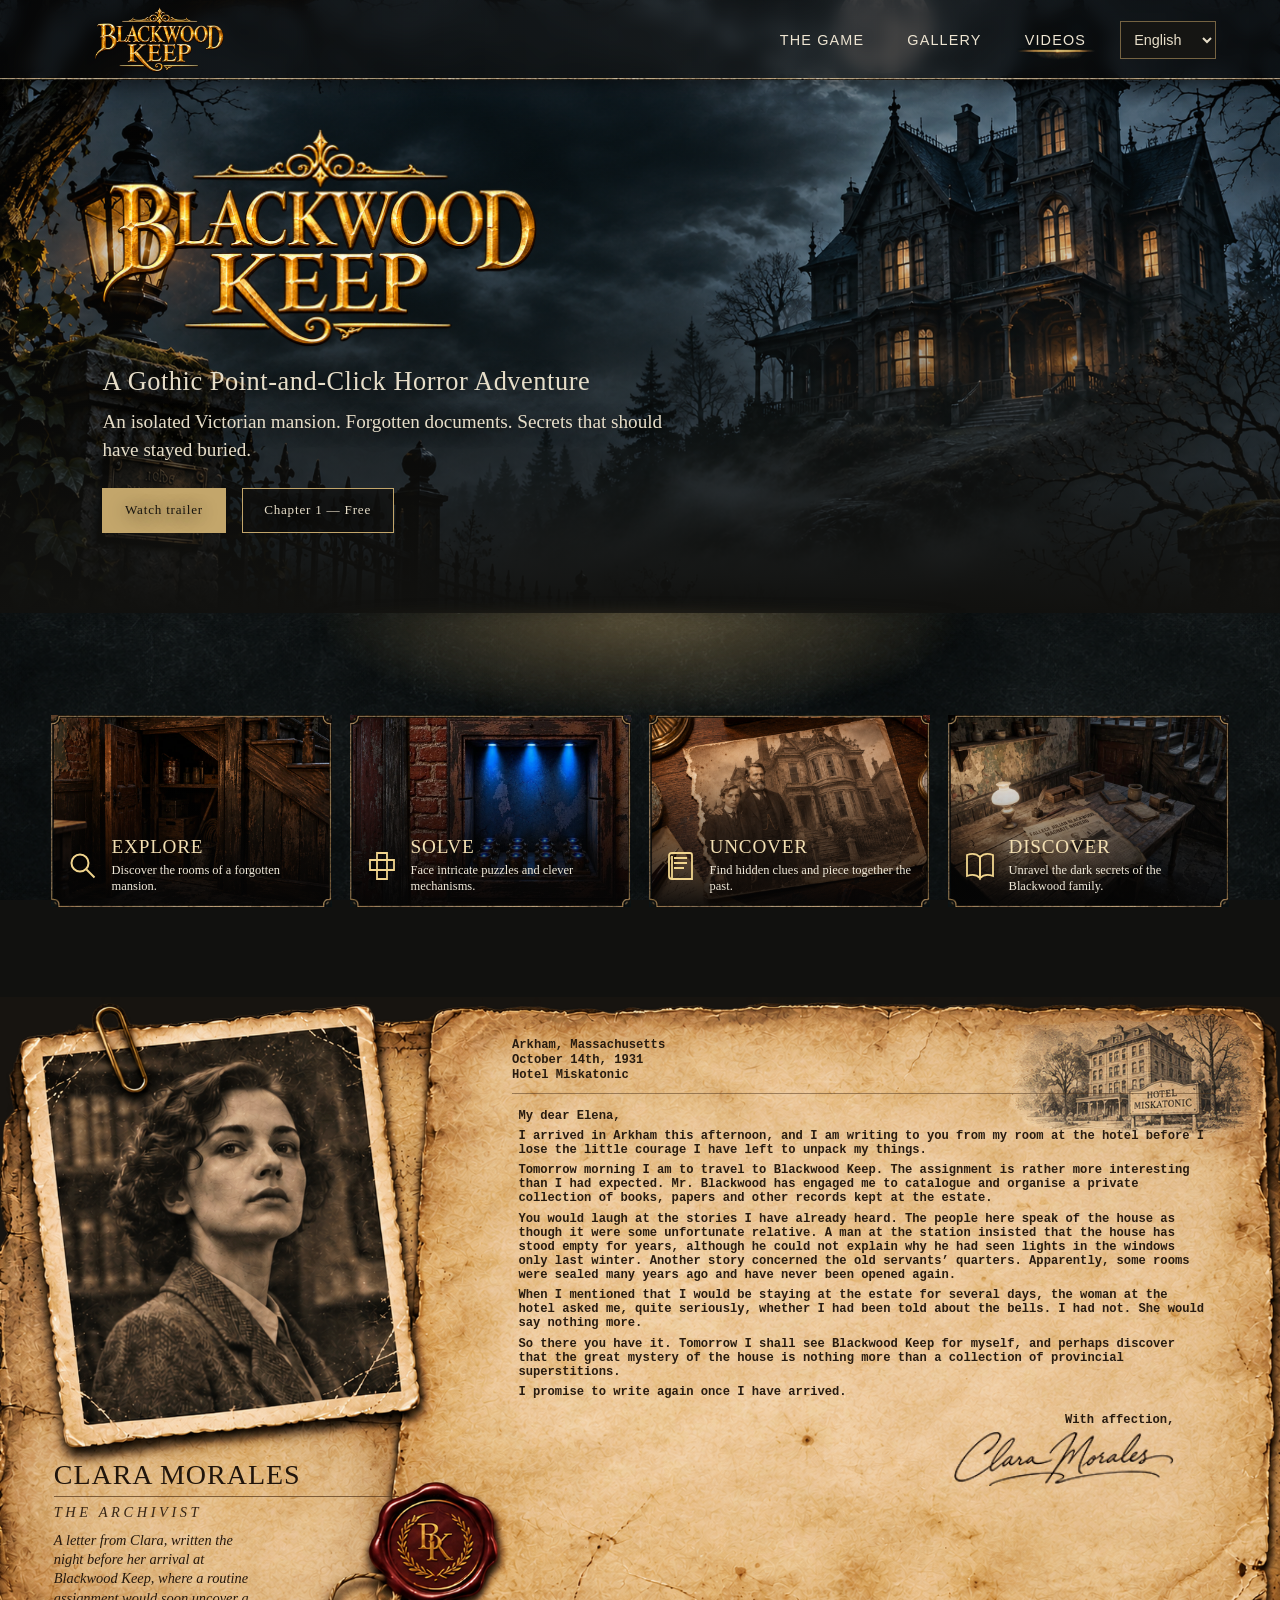
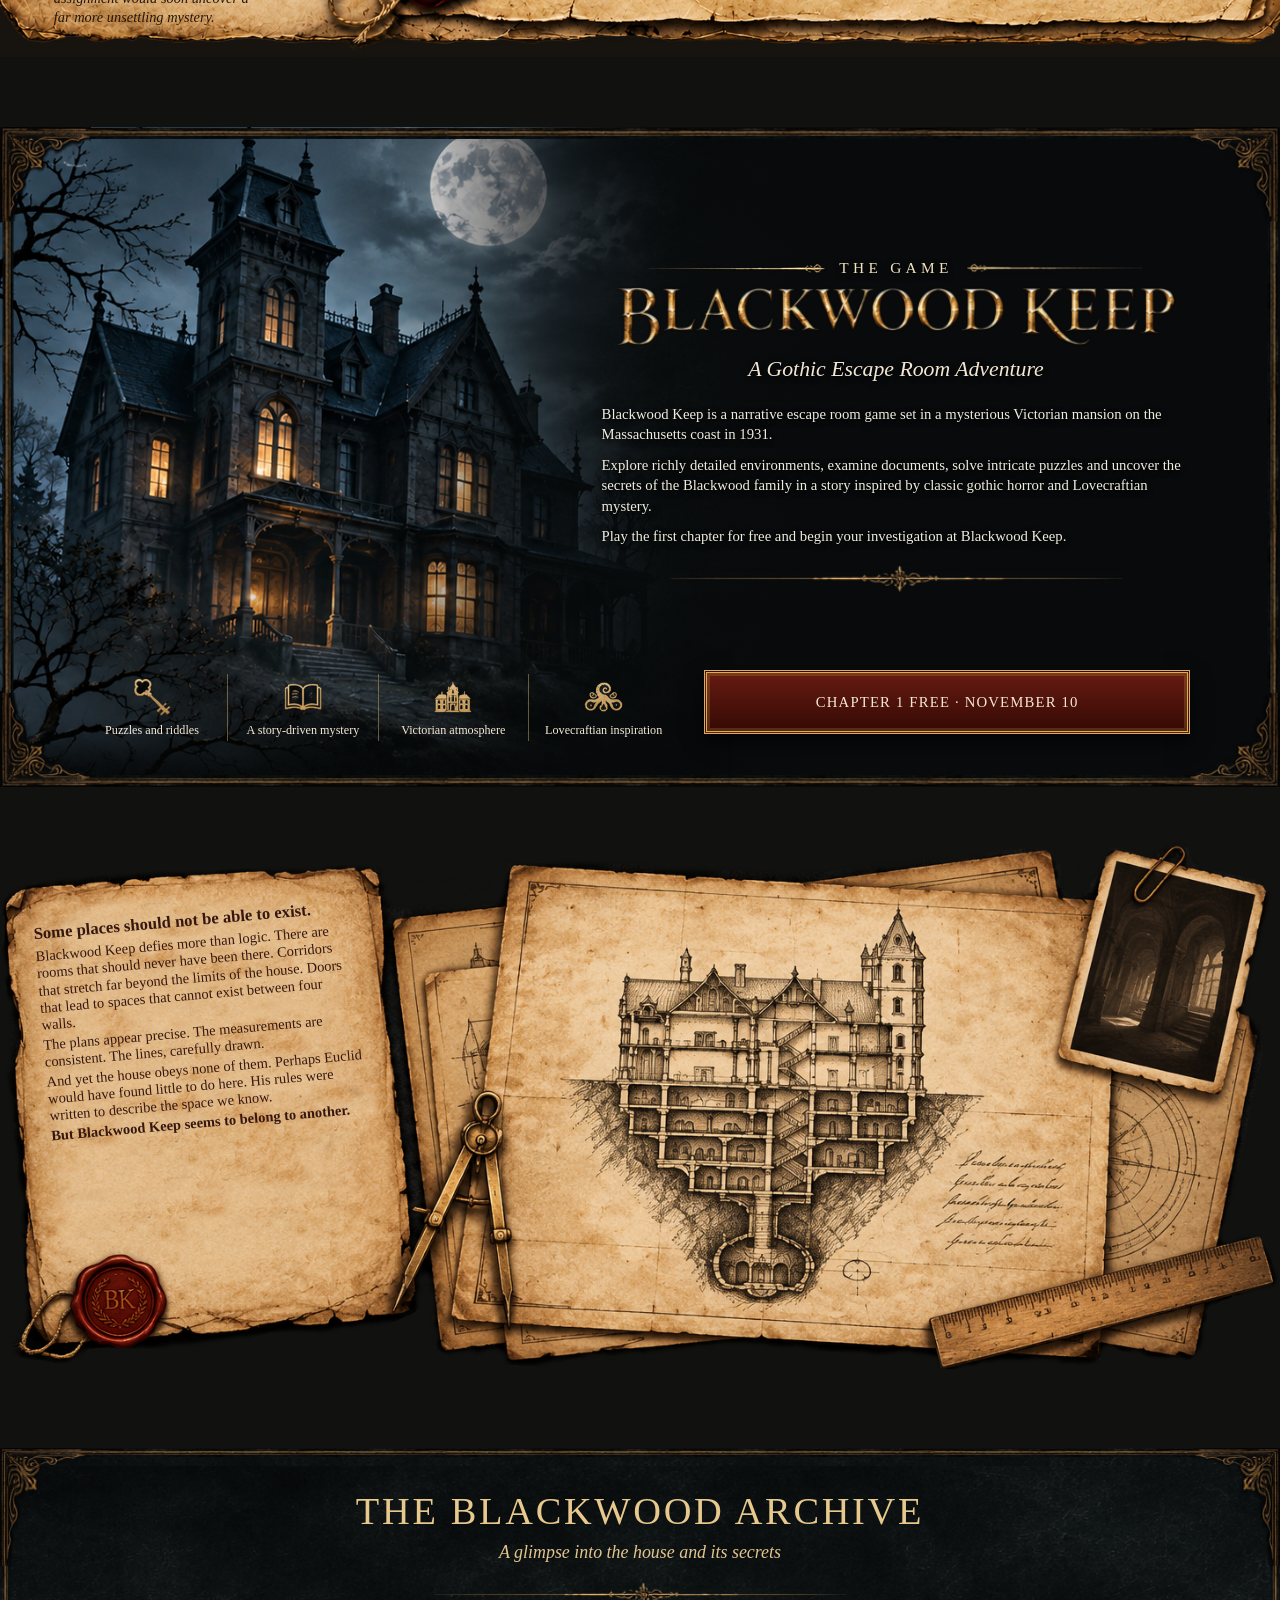
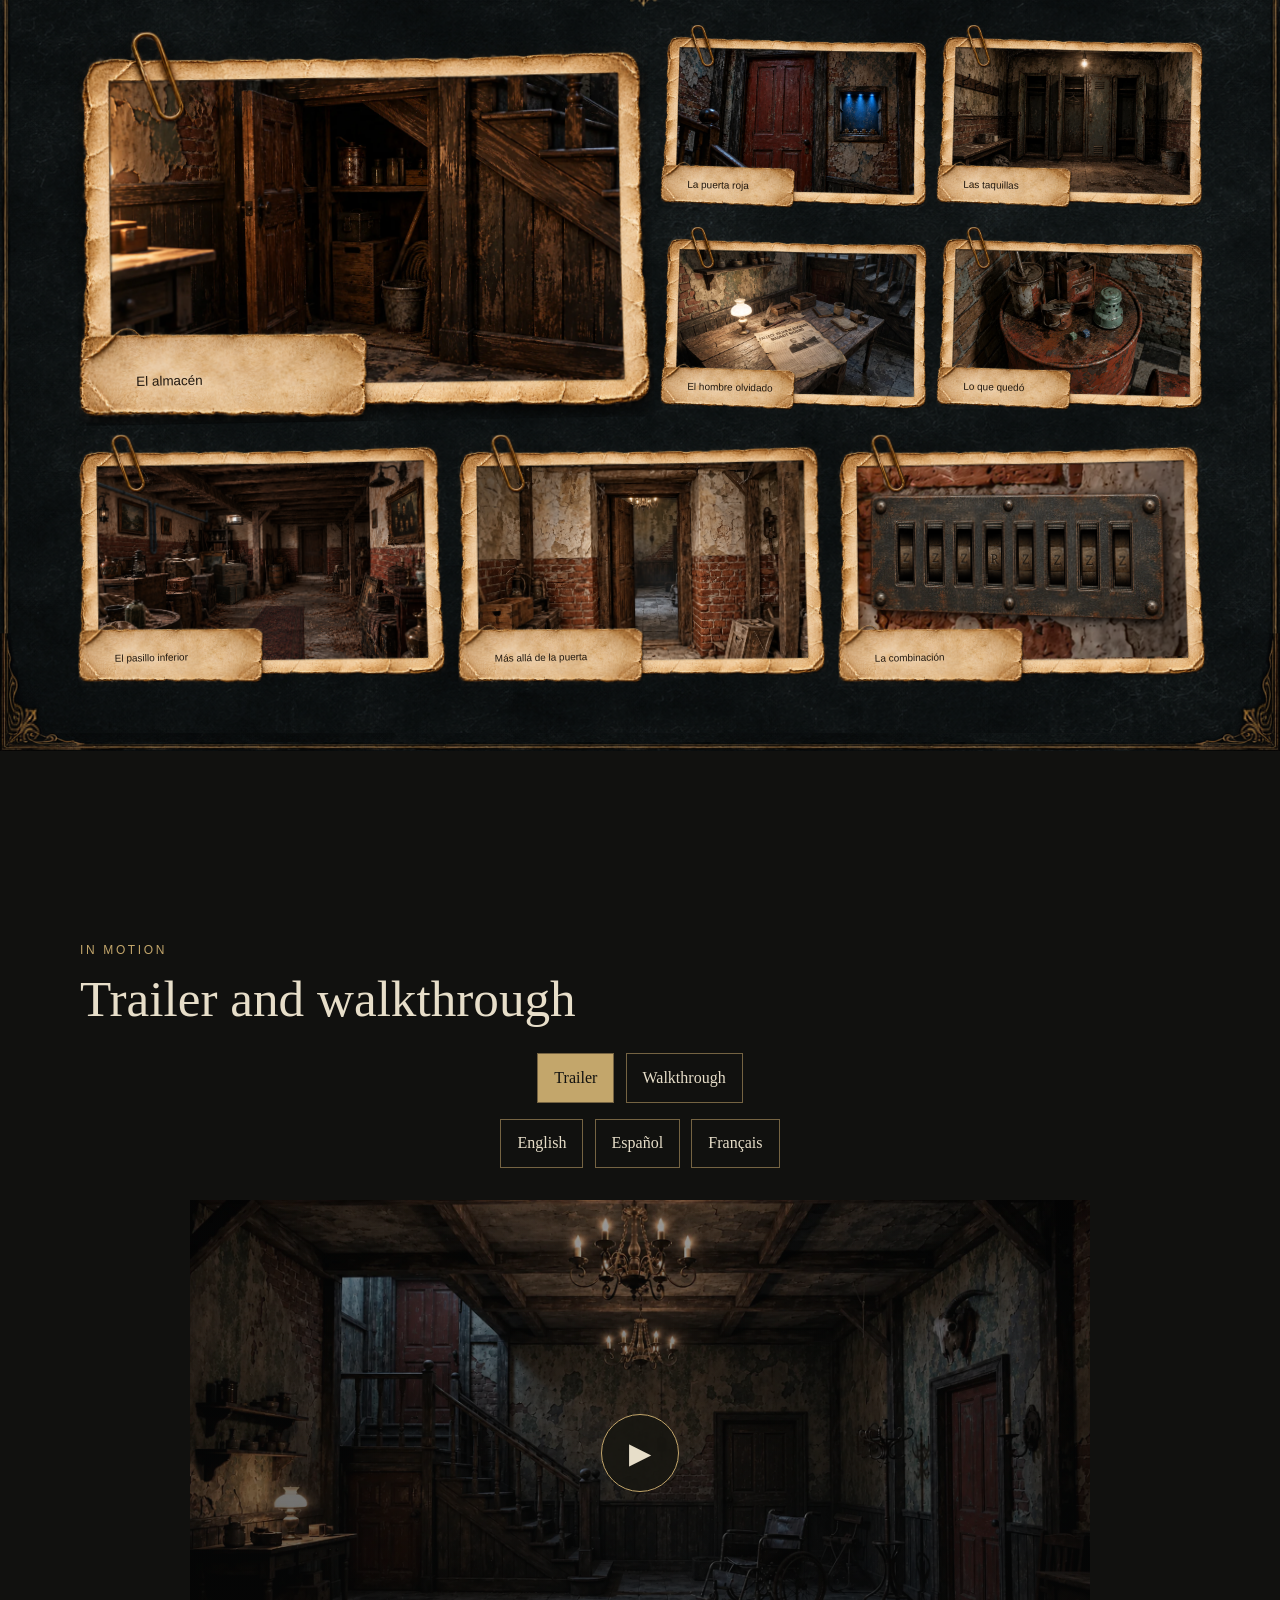
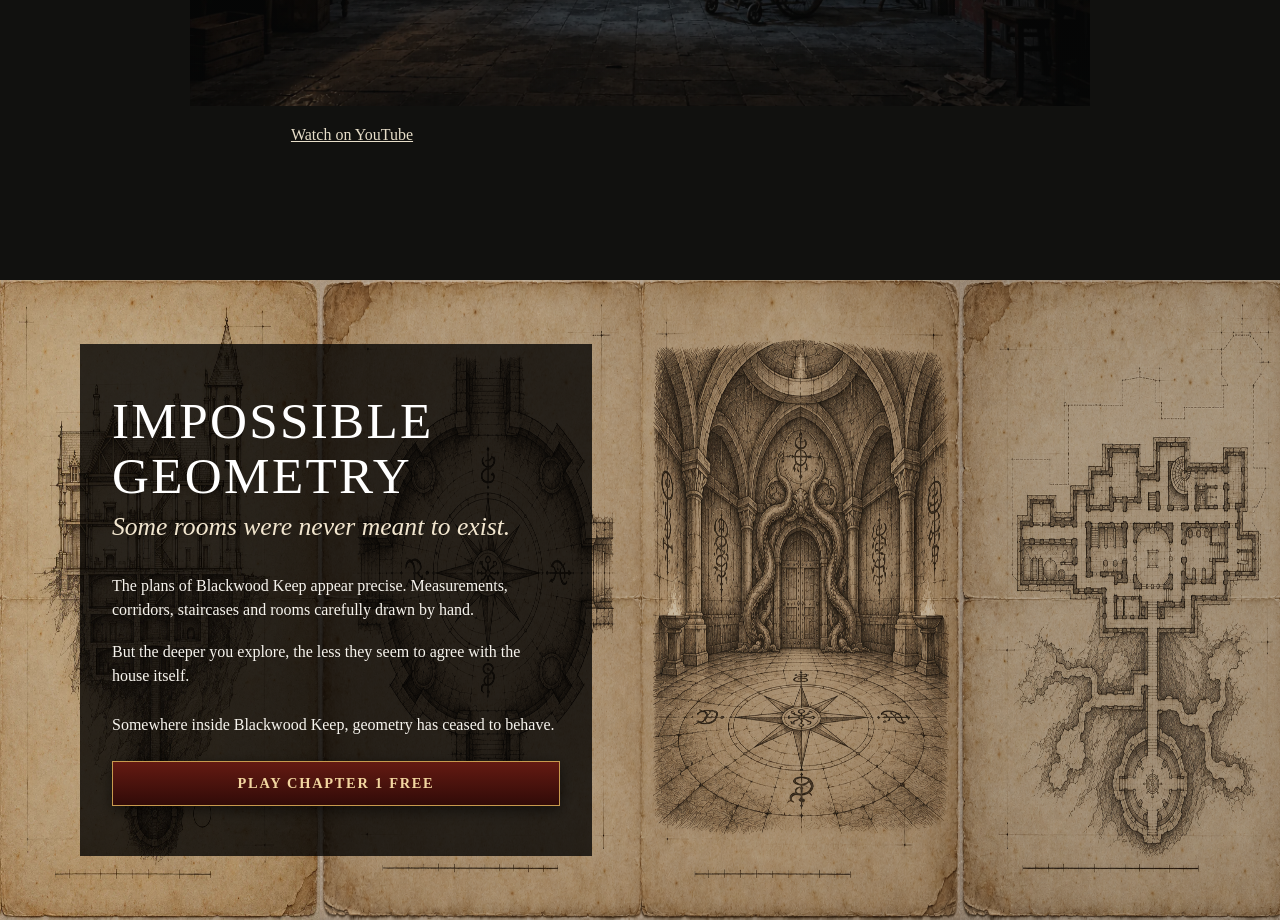
==== index.html @ 4455bf15 "Add Blackwood Keep website" ====
<!doctype html>
<html lang="es">
<head>
<meta charset="utf-8"><meta name="viewport" content="width=device-width, initial-scale=1">
<meta name="theme-color" content="#11110f">
<link rel="icon" type="image/png" href="assets/blackwood_logo.png">
<meta name="description" content="Blackwood Keep: una aventura point-and-click de terror gótico ambientada en Massachusetts, 1931. Capítulo 1 gratuito, anunciado para el 10 de noviembre de 2026.">
<title>Blackwood Keep — A Gothic Horror Adventure</title>
<link rel="stylesheet" href="css/styles.css">
</head>
<body>
<a class="skip" href="#main" data-i18n="skip">Saltar al contenido</a>
<header class="topbar"><a class="brand brand-mark" href="#top" aria-label="Blackwood Keep">Blackwood Keep</a>
<nav class="nav" aria-label="Navegación principal"><a href="#game" data-i18n="navGame">El juego</a><a href="#gallery" data-i18n="navGallery">Galería</a><a href="#trailer" data-i18n="navTrailer">Vídeos</a><label class="skip" for="language" data-i18n="languageLabel">Idioma</label><select id="language" aria-label="Language"><option value="en">English</option><option value="es">Español</option><option value="fr">Français</option></select></nav></header>
<main id="main">
<section class="hero" id="top"><div class="hero-inner"><h1 class="hero-logo"><img src="assets/logo.png" alt=""><span class="sr-only">Blackwood Keep</span></h1><p class="tagline" data-i18n="tagline">Una aventura de horror gótico point-and-click</p><p class="hero-copy" data-i18n="heroCopy">Una mansión victoriana aislada. Documentos olvidados. Secretos que deberían permanecer enterrados.</p><div class="actions"><a class="button primary" href="#trailer" data-i18n="watch">Ver tráiler</a><a class="button" href="#game" data-i18n="chapterCta">Capítulo 1 gratuito</a></div></div></section>
<section class="features-section" aria-labelledby="features-title"><h2 class="sr-only" id="features-title" data-i18n="featuresTitle">Lo que te espera</h2><div class="feature-grid">
<article class="feature-card"><img class="feature-photo" src="assets/screenshot-04.webp" alt="" loading="lazy"><div class="feature-content"><svg class="feature-icon" viewBox="0 0 32 32" fill="none" stroke="currentColor" stroke-width="2" aria-hidden="true"><circle cx="13" cy="13" r="8.5"/><path d="m19.5 19.5 8 8"/></svg><div><h3 data-i18n="featureExplore">Explora</h3><p data-i18n="featureExploreCopy">Descubre las estancias de una mansión olvidada.</p></div></div><img class="feature-frame" src="assets/frame.png" alt=""></article>
<article class="feature-card"><img class="feature-photo" src="assets/screenshot-07.webp" alt="" loading="lazy"><div class="feature-content"><svg class="feature-icon" viewBox="0 0 32 32" fill="none" stroke="currentColor" stroke-width="1.8" aria-hidden="true"><path d="M11 3h10v7h7v10h-7v9H11v-9H4V10h7z"/><path d="M11 10h10v10H11z"/></svg><div><h3 data-i18n="featureSolve">Resuelve</h3><p data-i18n="featureSolveCopy">Enfréntate a rompecabezas complejos y mecanismos ingeniosos.</p></div></div><img class="feature-frame" src="assets/frame.png" alt=""></article>
<article class="feature-card"><img class="feature-photo" src="assets/screenshot-08.png" alt="" loading="lazy"><div class="feature-content"><svg class="feature-icon" viewBox="0 0 32 32" fill="none" stroke="currentColor" stroke-width="1.8" aria-hidden="true"><path d="M7 3h18a2 2 0 0 1 2 2v24H7a3 3 0 0 1-3-3V6a3 3 0 0 1 3-3z"/><path d="M9 8h13M9 13h13M9 18h10M7 29V6"/></svg><div><h3 data-i18n="featureUncover">Revela</h3><p data-i18n="featureUncoverCopy">Encuentra pistas ocultas y reconstruye el pasado.</p></div></div><img class="feature-frame" src="assets/frame.png" alt=""></article>
<article class="feature-card"><img class="feature-photo" src="assets/screenshot-02.webp" alt="" loading="lazy"><div class="feature-content"><svg class="feature-icon" viewBox="0 0 32 32" fill="none" stroke="currentColor" stroke-width="1.8" aria-hidden="true"><path d="M3 5c5-2 10-1 13 2v21c-3-3-8-4-13-2zM29 5c-5-2-10-1-13 2v21c3-3 8-4 13-2z"/><path d="M16 7v21"/></svg><div><h3 data-i18n="featureDiscover">Descubre</h3><p data-i18n="featureDiscoverCopy">Desentraña los oscuros secretos de la familia Blackwood.</p></div></div><img class="feature-frame" src="assets/frame.png" alt=""></article>
</div></section>
<section class="clara-section" id="clara" aria-label="Clara Morales"><div class="clara-layout">
<div class="clara-left"><img class="clara-mobile-photo" src="assets/clara.png" alt="Clara Morales" data-i18n-alt="claraAlt"><h2 data-i18n="claraName">CLARA MORALES</h2><p class="clara-role" data-i18n="claraRole">THE ARCHIVIST</p><p class="clara-caption" data-i18n="claraCaption">A letter from Clara, written the night before her arrival at Blackwood Keep, where a routine assignment would soon uncover a far more unsettling mystery.</p></div>
<article class="clara-letter"><header class="clara-letter-head"><p data-i18n="claraLoc">Arkham, Massachusetts</p><p data-i18n="claraDate">October 14th, 1931</p><p data-i18n="claraHotel">Hotel Miskatonic</p></header><p class="clara-greeting" data-i18n="claraGreeting">My dear Elena,</p><p data-i18n="claraLetter1">I arrived in Arkham this afternoon, and I am writing to you from my room at the hotel before I lose the little courage I have left to unpack my things.</p><p data-i18n="claraLetter2">Tomorrow morning I am to travel to Blackwood Keep. The assignment is rather more interesting than I had expected. Mr. Blackwood has engaged me to catalogue and organise a private collection of books, papers and other records kept at the estate.</p><p data-i18n="claraLetter3">You would laugh at the stories I have already heard. The people here speak of the house as though it were some unfortunate relative. A man at the station insisted that the house has stood empty for years, although he could not explain why he had seen lights in the windows only last winter. Another story concerned the old servants’ quarters. Apparently, some rooms were sealed many years ago and have never been opened again.</p><p data-i18n="claraLetter4">When I mentioned that I would be staying at the estate for several days, the woman at the hotel asked me, quite seriously, whether I had been told about the bells. I had not. She would say nothing more.</p><p data-i18n="claraLetter5">So there you have it. Tomorrow I shall see Blackwood Keep for myself, and perhaps discover that the great mystery of the house is nothing more than a collection of provincial superstitions.</p><p data-i18n="claraLetter6">I promise to write again once I have arrived.</p><p class="clara-signoff"><span data-i18n="claraClose">With affection,</span><img class="clara-signature" src="assets/signature.png" alt="Clara"></p></article>
</div></section>
<section class="game-showcase" id="game" aria-labelledby="game-kicker"><img class="game-scene" src="assets/game_main_image.png" alt="" loading="lazy"><div class="game-panel"><div class="game-kicker-row"><img src="assets/game_divider.png" alt="" aria-hidden="true"><h2 id="game-kicker" data-i18n="showcaseKicker">THE GAME</h2><img src="assets/game_divider.png" alt="" aria-hidden="true"></div><img class="game-logo" src="assets/game_logo.png" alt="Blackwood Keep"><h3 class="game-tagline" data-i18n="showcaseTagline">A Gothic Escape Room Adventure</h3><p data-i18n="showcaseP1">Blackwood Keep is a narrative escape room game set in a mysterious Victorian mansion on the Massachusetts coast in 1931.</p><p data-i18n="showcaseP2">Explore richly detailed environments, examine documents, solve intricate puzzles and uncover the secrets of the Blackwood family in a story inspired by classic gothic horror and Lovecraftian mystery.</p><p data-i18n="showcaseP3">Play the first chapter for free and begin your investigation at Blackwood Keep.</p><img class="game-divider-wide" src="assets/game_divider_2.png" alt="" aria-hidden="true"></div><div class="game-features" aria-label="Game features"><div class="game-feature"><img src="assets/game_key.png" alt="" aria-hidden="true"><span data-i18n="showcaseFeature1">Puzzles and riddles</span></div><div class="game-feature"><img src="assets/game_book.png" alt="" aria-hidden="true"><span data-i18n="showcaseFeature2">A story-driven mystery</span></div><div class="game-feature"><img src="assets/game_mansion.png" alt="" aria-hidden="true"><span data-i18n="showcaseFeature3">Victorian atmosphere</span></div><div class="game-feature"><img src="assets/game_cthulhu.png" alt="" aria-hidden="true"><span data-i18n="showcaseFeature4">Lovecraftian inspiration</span></div></div><a class="game-cta" href="#game" data-i18n="showcaseCta">Chapter 1 Free · November 10</a><img class="game-frame" src="assets/game_frame.png" alt="" aria-hidden="true"></section><section class="floorplans-section" aria-labelledby="floorplans-title"><img src="assets/floorplans.png" alt="Planos antiguos de Blackwood Keep con un corte arquitectónico imposible" loading="lazy"><div class="floorplans-copy"><h2 id="floorplans-title" data-i18n="floorplansTitle">Hay lugares que no deberían poder existir.</h2><p data-i18n="floorplansP1">Blackwood Keep desafía algo más que la lógica. Hay estancias que jamás debieron estar ahí. Pasillos que se prolongan mucho más allá de los límites de la casa. Puertas que conducen a espacios que no pueden existir entre cuatro paredes.</p><p data-i18n="floorplansP2">Los planos parecen precisos. Las medidas son coherentes. Las líneas, cuidadosamente trazadas.</p><p data-i18n="floorplansP3">Y, sin embargo, la casa no obedece a ninguna de ellas. Quizá Euclides habría encontrado poco que hacer aquí. Sus reglas fueron escritas para describir el espacio que conocemos.</p><p data-i18n="floorplansP4"><strong>Pero Blackwood Keep parece pertenecer a otro.</strong></p></div></section>

<section class="archive-gallery" id="gallery" aria-labelledby="archive-heading"><div class="archive-heading"><h2 id="archive-heading" data-i18n="archiveHeading">THE BLACKWOOD ARCHIVE</h2><p data-i18n="archiveSubtitle">A glimpse into the house and its secrets</p><img src="assets/game_divider_2.png" alt="" aria-hidden="true"></div><div class="archive-gallery-content"><div class="archive-top-layout"><div class="archive-featured-slot" aria-live="polite"></div><div class="archive-side-grid" aria-label="Archive thumbnails"></div></div><div class="archive-bottom-grid" aria-label="More archive thumbnails"></div></div><p class="sr-only" id="archive-status" role="status" aria-live="polite"></p></section>
<!-- Sección de planos anterior, conservada como referencia:
<section class="section plan"><div><span class="eyebrow" data-i18n="planEyebrow">Documento de archivo</span><h2 data-i18n="planTitle">Los planos de la mansión</h2><p data-i18n="planCopy">Cada habitación guarda una historia. Algunas puertas, quizá, deberían permanecer cerradas.</p></div><img src="assets/archive-plan.webp" alt="Plano arquitectónico antiguo de Blackwood Keep" loading="lazy"></section>
-->

<section class="section" id="trailer"><span class="eyebrow" data-i18n="videoEyebrow">En movimiento</span><h2 data-i18n="videoTitle">Tráiler y recorrido</h2><div class="video-choices" role="group" aria-label="Tipo de vídeo"><button type="button" data-kind="promo" aria-pressed="true" data-i18n="promo">Tráiler</button><button type="button" data-kind="walkthrough" aria-pressed="false" data-i18n="walkthrough">Recorrido</button></div><div class="video-choices" role="group" aria-label="Idioma del vídeo"><button type="button" data-video-lang="en">English</button><button type="button" data-video-lang="es">Español</button><button type="button" data-video-lang="fr">Français</button></div><div class="video-box"><div class="video-placeholder"><button type="button" id="play" aria-label="Reproducir vídeo">▶</button></div></div><p style="text-align:center"><a id="youtubeLink" href="https://youtu.be/yorK_GjcC6M" target="_blank" rel="noopener" data-i18n="youtubeAlt">Ver en YouTube</a></p></section>

</main><footer class="geometry-section" aria-labelledby="geometry-title"><div class="geometry-slider" aria-hidden="true"><div class="geometry-track"></div></div><div class="geometry-inner"><div class="geometry-panel"><h2 id="geometry-title" data-i18n="geometryTitle">ENTER BLACKWOOD KEEP</h2><h3 data-i18n="geometrySubtitle">Some houses keep their secrets. Others make sure you find them.</h3><p data-i18n="geometryP1">Explore the forgotten halls of Blackwood Keep, uncover hidden documents, examine strange objects and solve intricate puzzles as you follow the traces left behind by a family whose history was never meant to be remembered.</p><p data-i18n="geometryP2">What begins as a simple assignment will lead Clara Morales into places where the walls seem to remember more than they should, and where every discovery raises another question.</p><p class="geometry-final" data-i18n="geometryP6">The house is waiting. Step inside.</p><a class="geometry-cta" href="#game" data-i18n="geometryCta">Play Chapter 1 Free</a></div></div></footer>
<script src="js/main.js" defer></script>
</body></html>
---- css/styles.css ----
:root{color-scheme:dark;--ink:#11110f;--panel:#1b1a18;--paper:#e7dec9;--muted:#b5ab98;--gold:#c3a66b;--line:#756342;--serif:Georgia,'Times New Roman',serif;--sans:Arial,Helvetica,sans-serif}
*{box-sizing:border-box}html{scroll-behavior:smooth;scroll-padding-top:5rem}body{margin:0;background:var(--ink) url('../assets/bg.png') center top/cover fixed;color:var(--paper);font-family:var(--serif);line-height:1.65}a{color:inherit}a:focus-visible,button:focus-visible,select:focus-visible{outline:3px solid #f4d88e;outline-offset:4px}
.skip{position:absolute;left:-9999px;top:1rem;background:var(--paper);color:var(--ink);padding:.7rem 1rem;z-index:99}.skip:focus{left:1rem}
.topbar{position:fixed;z-index:5;top:0;left:0;right:0;min-height:76px;display:flex;justify-content:space-between;align-items:center;padding:.45rem clamp(1rem,5vw,5rem);background:linear-gradient(90deg,rgba(7,8,9,.76),rgba(15,15,14,.64) 50%,rgba(7,8,9,.76));backdrop-filter:blur(8px);-webkit-backdrop-filter:blur(8px);border-bottom:0;box-shadow:0 3px 18px #0009}.topbar::after{content:"";position:absolute;left:0;right:0;bottom:0;height:2px;background:url('../assets/border-bg.webp') center bottom/auto 2px repeat-x;pointer-events:none}.brand{margin:0;display:flex;align-items:center}.brand-mark{display:block;width:min(190px,30vw);height:66px;background:url('../assets/logo.png') center/contain no-repeat;text-indent:-9999px;white-space:nowrap;overflow:hidden;text-decoration:none}.nav{display:flex;align-items:center;gap:clamp(.7rem,2vw,2rem);font:.9rem var(--sans);letter-spacing:.08em;text-transform:uppercase}.nav a{position:relative;text-decoration:none;color:#eee5d2;padding:.25rem .55rem}.nav a:hover{color:var(--gold)}.nav a.active::after{content:"";position:absolute;left:0;right:0;bottom:-.5rem;height:12px;background:url('../assets/highhlight.webp') center bottom/100% 100% no-repeat;pointer-events:none}select{background:#151513;color:var(--paper);border:1px solid var(--line);padding:.55rem;font:inherit}
.hero{min-height:min(592px,100svh);display:grid;place-items:center;text-align:left;padding:7rem clamp(1.2rem,8vw,8rem) 5rem;position:relative;z-index:0;background:linear-gradient(180deg,#0b0c0d33 5%,#11110f35 45%,var(--ink) 100%),url('../assets/header.webp') center 48%/cover no-repeat}.hero::after{content:"";position:absolute;left:0;right:0;bottom:-100px;height:100px;z-index:0;background:radial-gradient(ellipse 26% 108px at 50% 0, rgba(195, 166, 107, .28), transparent 100%), url(assets/border-bg.webp) center top / auto 2px repeat-x;filter:drop-shadow(0 0 8px rgba(195,166,107,.65));pointer-events:none}.hero-inner{width:min(100%,1120px);margin:1rem auto 0;align-self:start;transform:none;text-shadow:0 2px 18px #000}.hero-logo{margin:0 0 1rem}.hero-logo img{display:block;width:clamp(250px,34vw,470px);max-height:230px;object-fit:contain;object-position:left center}.sr-only{position:absolute;width:1px;height:1px;padding:0;margin:-1px;overflow:hidden;clip:rect(0,0,0,0);white-space:nowrap;border:0}.hero .tagline{font:clamp(1.15rem,2.2vw,1.65rem) var(--serif);letter-spacing:.02em;text-transform:none;margin:.5rem 0}.hero-copy{max-width:590px;font-size:clamp(1rem,1.5vw,1.2rem);line-height:1.45;margin:.7rem 0 1.5rem}.hero .actions{justify-content:flex-start;margin-top:1.5rem}.hero .button{font-family:var(--serif);letter-spacing:.06em;text-transform:none}.actions{display:flex;gap:1rem;justify-content:center;flex-wrap:wrap;margin-top:2rem}.button{display:inline-block;padding:.85rem 1.35rem;border:1px solid var(--gold);text-decoration:none;text-transform:uppercase;letter-spacing:.1em;font:.82rem var(--sans);background:#11110fbf}.button.primary{background:var(--gold);color:#17140e}.button:hover{filter:brightness(1.15)}
main{overflow:hidden}.section{padding:clamp(4rem,9vw,8rem) max(1.2rem,calc((100vw - 1120px)/2))}.eyebrow{color:var(--gold);text-transform:uppercase;letter-spacing:.22em;font:.75rem var(--sans)}h2{font-size:clamp(2rem,4vw,3.5rem);font-weight:400;line-height:1.15;margin:.5rem 0 1.5rem}p{max-width:68ch}.intro{background:radial-gradient(ellipse at 50% 0,#2b251b 0,transparent 65%)}.intro p{font-size:1.2rem;color:#ddd3c1}.ornament{height:1px;background:linear-gradient(90deg,transparent,var(--line),transparent);margin:2rem 0}
.gallery{display:grid;grid-template-columns:repeat(3,1fr);gap:.8rem}.gallery img{width:100%;height:100%;min-height:190px;max-height:320px;object-fit:cover;display:block;filter:saturate(.82);transition:filter .2s}.gallery img:hover{filter:saturate(1)}.plan{display:grid;grid-template-columns:1fr 1.1fr;gap:clamp(2rem,6vw,5rem);align-items:center;background:var(--panel)}.plan img{width:100%;height:auto;border:1px solid #796b4f}
.video-box{max-width:900px;margin:2rem auto 0;aspect-ratio:16/9;background:#080909;position:relative}.video-box iframe{border:0;width:100%;height:100%}.video-placeholder{width:100%;height:100%;display:grid;place-items:center;text-align:center;background:linear-gradient(#08090966,#080909aa),url('../assets/screenshot-03.webp') center/cover}.video-placeholder button{border:1px solid var(--gold);border-radius:50%;background:#181611e8;color:var(--paper);width:78px;height:78px;font-size:1.8rem;cursor:pointer}.video-choices{display:flex;justify-content:center;gap:.7rem;flex-wrap:wrap;margin:1rem 0}.video-choices button{cursor:pointer;background:transparent;border:1px solid var(--line);color:var(--paper);padding:.65rem 1rem;font:inherit}.video-choices button[aria-pressed="true"]{background:var(--gold);color:var(--ink)}
.release{text-align:center;background:linear-gradient(#11110f66,#11110f),url('../assets/archive-plan.webp') center/cover}.release-card{max-width:740px;margin:auto;padding:clamp(2rem,6vw,4rem);background:#11110fe8;border:1px solid var(--line)}.date{color:var(--gold);font-size:1.2rem}.footer{border-top:1px solid #39352d;padding:2rem 1.2rem;text-align:center;color:var(--muted);font:.8rem var(--sans)}
.features-section{position:relative;z-index:1;margin-top:70px;padding:2rem clamp(1rem,4vw,4rem) 1.25rem}
.feature-grid{width:min(100%,1320px);margin:0 auto;display:grid;grid-template-columns:repeat(4,minmax(0,1fr));gap:1.15rem}
.feature-card{position:relative;aspect-ratio:1.46;min-width:0;overflow:hidden;isolation:isolate;background:#111}
.feature-photo{position:absolute;inset:0;width:100%;height:100%;object-fit:cover;z-index:0;transition:transform .35s ease}
.feature-card:hover .feature-photo{transform:scale(1.035)}
.feature-card::after{content:"";position:absolute;inset:28% 0 0;z-index:1;background:linear-gradient(transparent,rgba(5,5,5,.94))}
.feature-frame{position:absolute;inset:0;width:100%;height:100%;z-index:3;pointer-events:none}
.feature-content{position:absolute;z-index:2;left:1rem;right:.9rem;bottom:.75rem;display:grid;grid-template-columns:34px 1fr;gap:.65rem;align-items:end}
.feature-icon{width:32px;height:32px;color:#f1d58e;align-self:center}
.feature-content h3{margin:0;color:#f2dfb2;font-size:clamp(1.1rem,1.5vw,1.45rem);font-weight:400;line-height:1.1;text-transform:uppercase;letter-spacing:.04em}
.feature-content p{margin:.35rem 0 0;font-size:clamp(.78rem,.95vw,.92rem);line-height:1.28;color:#f0e9d9}
@media(max-width:900px){.feature-grid{grid-template-columns:repeat(2,minmax(0,1fr));max-width:700px}.feature-content{left:1.1rem;bottom:.85rem}.feature-content h3{font-size:1.25rem}.feature-content p{font-size:.9rem}}
@media(max-width:520px){.features-section{padding:1.25rem 1rem}.feature-grid{grid-template-columns:1fr;max-width:430px;gap:1rem}.feature-card{aspect-ratio:1.46}.feature-content{left:1.2rem;right:1rem;bottom:1rem}}
.clara-section{padding-top:clamp(3rem,6vw,6rem);padding-bottom:clamp(3rem,6vw,6rem);background:linear-gradient(90deg,rgba(15,14,12,.72),rgba(20,18,15,.38))}
.clara-layout{width:min(100%,1120px);margin:0 auto;display:grid;grid-template-columns:minmax(0,1.1fr) minmax(300px,.9fr);gap:clamp(2rem,6vw,5rem);align-items:center}
.clara-copy h2{margin:0 0 .25rem;text-transform:uppercase;letter-spacing:.05em}
.clara-role{margin:.2rem 0 1.8rem;color:var(--gold);font-size:1.05rem;font-style:italic}
.clara-copy p:not(.clara-role){font-size:1rem;line-height:1.55;color:#e2d9c8;margin:.85rem 0}
.clara-photo{display:block;width:100%;height:auto;object-fit:contain;transform:rotate(3deg);filter:drop-shadow(0 16px 25px #0009)}
.geometry-section{position:relative;isolation:isolate;overflow:hidden;width:100%;min-height:clamp(500px,37.5vw,660px);background:#090909;color:#fff}
.geometry-inner{position:relative;z-index:1;width:min(100%,1120px);min-height:inherit;margin:0 auto;display:grid;grid-template-columns:1fr 1fr}
.geometry-panel{grid-column:1;align-self:center;background:rgba(0,0,0,.78);padding:clamp(2rem,4vw,3.5rem);display:flex;flex-direction:column;justify-content:center}
.geometry-panel h2{margin:0 0 .45rem;font-size:clamp(2rem,4vw,3.3rem);line-height:1.08;letter-spacing:.045em;color:#fff}
.geometry-panel h3{margin:0 0 1.4rem;font-size:clamp(1.2rem,2vw,1.65rem);font-weight:400;font-style:italic;line-height:1.25;color:#f2e6cf}
.geometry-panel p{max-width:58ch;margin:.55rem 0;font-size:1rem;line-height:1.5;color:#f7f4ee}
.geometry-panel .geometry-final{margin-top:1rem}
@media(max-width:720px){.geometry-section{min-height:0}.geometry-inner{width:100%;min-height:0;grid-template-columns:1fr;padding:1.25rem}.geometry-panel{grid-column:1;padding:1.5rem;background:rgba(0,0,0,.82)}.geometry-panel p{font-size:.96rem}.clara-layout{grid-template-columns:1fr;gap:1.5rem}.clara-photo{max-width:540px;margin:0 auto}.clara-role{margin-bottom:1rem}.topbar{position:fixed;z-index:5;top:0;left:0;right:0;min-height:76px;display:flex;justify-content:space-between;align-items:center;padding:.45rem clamp(1rem,5vw,5rem);background:linear-gradient(90deg,rgba(7,8,9,.76),rgba(15,15,14,.64) 50%,rgba(7,8,9,.76));backdrop-filter:blur(8px);-webkit-backdrop-filter:blur(8px);border-bottom:0;box-shadow:0 3px 18px #0009}.brand-mark{width:125px;height:56px}.nav{gap:.6rem;flex-wrap:wrap;justify-content:flex-end;font-size:.68rem}.nav a:nth-child(4){display:none}.nav select{padding:.38rem}.hero{min-height:min(592px,100svh);background-position:55% center;text-align:left}.hero-inner{transform:none}.hero-logo img{width:min(76vw,360px)}.hero-copy{max-width:32rem}.gallery{grid-template-columns:repeat(2,1fr)}.gallery img:last-child{display:none}.plan{grid-template-columns:1fr}.plan img{grid-row:1}.section{padding-top:4rem;padding-bottom:4rem}}
@media(max-width:430px){.nav{max-width:65%}.nav a{letter-spacing:0}.brand-mark{width:105px;height:48px}.gallery{gap:.45rem}.gallery img{min-height:130px}}
@media(prefers-reduced-motion:reduce){html{scroll-behavior:auto}*,*::before,*::after{transition:none!important}}
.geometry-slider{position:absolute;inset:0;z-index:0;overflow:hidden}
.geometry-slider::after{content:"";position:absolute;inset:0;background:linear-gradient(90deg,rgba(0,0,0,.12),rgba(0,0,0,.2));pointer-events:none}
.geometry-track{position:absolute;inset:0 auto 0 0;width:300%;height:100%;background-image:url('../assets/plano.png');background-repeat:repeat-x;background-size:50% 100%;background-position:left center;transition:transform .75s ease-in-out;will-change:transform}
@keyframes planDrift{to{transform:translateX(-50%)}}
@media(max-width:720px){.geometry-section{min-height:0}.geometry-inner{min-height:0}.geometry-panel{align-self:center}}
@media(prefers-reduced-motion:reduce){.geometry-track{transition:none}}
@media(min-width:721px){.geometry-section{height:clamp(640px,38vw,720px);min-height:0}.geometry-inner{height:100%;min-height:0;grid-template-columns:minmax(0,1fr)}.geometry-panel{grid-column:1;width:min(40vw,680px);height:80%;align-self:center;padding:clamp(1.5rem,2.5vw,2.5rem)}}
@media(max-width:720px){.geometry-section{height:auto;min-height:0}.geometry-inner{height:auto;min-height:0;grid-template-columns:1fr}.geometry-panel{width:100%;max-width:none;height:auto;align-self:center}}
.clara-section{position:relative;width:min(100%,1320px);height:clamp(660px,50vw,700px);margin:70px auto;padding:0;background:#171410 url('../assets/letter-bg.png') center center/cover no-repeat;color:#21180f}
.clara-layout{position:relative;width:100%;max-width:1920px;height:100%;margin:0 auto}
.clara-left{position:absolute;left:4.2%;top:64%;width:27%;color:#20150c}
.clara-mobile-photo{display:none}
.clara-left h2{margin:41px 0 .25rem;font-size:clamp(1.75rem,2.7vw,1.1rem);font-weight:400;line-height:1.05;letter-spacing:.035em;text-transform:uppercase}
.clara-role{margin:.4rem 0 .1rem;padding:.25rem 0;border-top:1px solid rgba(83,54,27,.7);text-align:left;font-size:clamp(.9rem,1.15vw,.2rem);letter-spacing:.25em;text-transform:uppercase;color:#362516}
.clara-caption{max-width:28ch;margin:0rem 0;font-size:clamp(.9rem,1.05vw,.1rem);line-height:1.35;font-style:italic;color:#25180d}
.clara-letter{position:absolute;left:40%;right:5%;top:6%;height:88%;overflow:auto;color:#271b10;font-family:'Courier New',Courier,monospace;font-size:clamp(.76rem,.9vw,1rem);line-height:1.2}
.clara-letter p{max-width:none;margin: 0.4rem;font-weight:600;line-height:normal}
.clara-letter-head{margin:0 0 .95rem;padding:0 0 .55rem;border-bottom:1px solid rgba(80,55,31,.5);font-weight:700}
.clara-letter-head p{margin:.08rem 0}
.clara-greeting{font-weight:700}
.clara-signoff{display:flex;flex-direction:column;align-items:flex-end;margin-top:.9rem!important;padding-right:5%}
.clara-signature{display:block;width:min(220px,70%);height:auto;margin-top:.2rem;filter:contrast(1.1)}
@media(max-width:1100px){.clara-section{width:100%;height:auto;min-height:0;padding:1rem;background:#171410 url('../assets/bg.png') center/cover}.clara-layout{width:min(100%,960px);height:auto;display:flex;flex-direction:column;gap:1rem}.clara-left{position:relative;inset:auto;width:100%;padding:1rem;text-align:center;background:rgba(0,0,0,.74);color:#f2e6cf}.clara-mobile-photo{display:block;width:min(100%,420px);height:auto;margin:0 auto 1rem}.clara-left h2{color:#f2e6cf}.clara-role{color:#e2c783;border-color:rgba(226,199,131,.5)}.clara-caption{max-width:48ch;margin:.8rem auto;color:#f2e6cf}.clara-letter{position:relative;inset:auto;width:100%;height:auto;max-height:none;overflow:visible;padding:1rem 1.2rem;background:rgba(241,224,186,.97);font-size:.9rem}.clara-signoff{padding-right:2%}}
.game-showcase{position:relative;isolation:isolate;overflow:hidden;width:min(100%,1320px);height:clamp(660px,50vw,760px);margin:3rem auto;background:#080a0b url('../assets/bg.png') center/cover;color:#f1e9d8}
.game-scene{position:absolute;z-index:0;inset:0 auto 0 0;width:57%;height:100%;object-fit:cover;object-position:center;mask-image:linear-gradient(90deg,#000 60%,transparent 100%)}
.game-showcase::before{content:"";position:absolute;z-index:1;inset:0;background:linear-gradient(90deg,transparent 28%,rgba(6,8,9,.55) 46%,#080a0b 63%),linear-gradient(0deg,rgba(0,0,0,.5),transparent 40%);pointer-events:none}
.game-frame{position:absolute;z-index:5;inset:0;width:100%;height:100%;pointer-events:none}
.game-panel{position:absolute;z-index:2;left:47%;right:7%;top:20%;font-family:var(--serif);text-shadow:0 2px 6px #000}
.game-kicker-row{display:flex;align-items:center;justify-content:center;gap:.8rem;margin:0 auto .55rem}
.game-kicker-row img{width:31%;height:auto;object-fit:contain}
.game-kicker-row img:first-child{transform:scaleX(-1)}
.game-kicker-row h2{flex:none;margin:0;color:#f2e2bd;font-size:clamp(.85rem,1.2vw,1.1rem);font-weight:400;letter-spacing:.28em}
.game-logo{display:block;width:min(100%,560px);height:auto;margin:.4rem auto .35rem}
.game-tagline{text-align:center;margin:.2rem 0 1rem;font-size:clamp(1.1rem,1.7vw,1.55rem);font-weight:400;font-style:italic;color:#f3e7d4}
.game-panel p{max-width:none;margin:.65rem 0;font-size:clamp(.92rem,1.12vw,1.08rem);line-height:1.38;color:#f0ecdf}
.game-divider-wide{display:block;width:78%;height:auto;margin:1rem auto 0}
.game-features{position:absolute;z-index:3;left:6%;bottom:7%;width:47%;display:grid;grid-template-columns:repeat(4,minmax(0,1fr));align-items:start}
.game-feature{min-width:0;display:flex;flex-direction:column;align-items:center;gap:.45rem;padding:.2rem .45rem;text-align:center;font-size:clamp(.74rem,.95vw,.92rem);line-height:1.2;color:#f5ead8}
.game-feature+ .game-feature{border-left:1px solid rgba(195,166,107,.5)}
.game-feature img{width:clamp(30px,3vw,48px);height:clamp(30px,3vw,48px);object-fit:contain}
.game-cta{position:absolute;z-index:4;right:7%;bottom:8%;width:38%;min-height:64px;display:flex;align-items:center;justify-content:center;padding:.8rem 1.2rem;border:3px double #d9ad58;background:linear-gradient(180deg,#661b12,#350904);box-shadow:inset 0 0 0 3px rgba(214,173,87,.2),0 8px 18px #0009;color:#f5e9d5;text-align:center;text-decoration:none;text-transform:uppercase;letter-spacing:.08em;font-size:clamp(.85rem,1.15vw,1.1rem)}
.game-cta:hover{filter:brightness(1.2)}
@media(max-width:900px){.game-showcase{width:100%;height:auto;min-height:0;margin:1.5rem auto;padding:1.25rem 1.25rem 2rem;display:flex;flex-direction:column;gap:1.15rem}.game-scene{position:relative;inset:auto;width:calc(100% + 2.5rem);height:auto;aspect-ratio:1/1;max-height:520px;margin:-1.25rem -1.25rem 0;object-fit:cover;mask-image:linear-gradient(180deg,#000 70%,transparent 100%)}.game-showcase::before{background:linear-gradient(180deg,transparent 20%,rgba(8,10,11,.85) 52%,#080a0b 76%)}.game-panel{position:relative;left:auto;right:auto;top:auto;width:100%;margin-top:-2rem}.game-kicker-row img{width:25%}.game-logo{max-width:480px}.game-panel p{font-size:1rem}.game-features{position:relative;left:auto;bottom:auto;width:100%;grid-template-columns:repeat(2,minmax(0,1fr));row-gap:1rem}.game-feature:nth-child(3){border-left:0}.game-cta{position:relative;right:auto;bottom:auto;width:min(100%,480px);margin:.25rem auto 0}.game-frame{object-fit:fill}}
@media(prefers-reduced-motion:reduce){.game-cta{transition:none}}
.archive-gallery{position:relative;width:min(100%,1536px);margin:70px auto;padding:1.5rem clamp(2rem,4.5vw,4.5rem) 3rem;background:#111 url('../assets/bg.png') center/cover;border:18px solid transparent;border-image:url('../assets/game_frame.png') 22 fill/18px/0 stretch;color:#eee4d1}
.archive-heading{text-align:center;margin:0 auto 1.1rem}
.archive-heading h2{margin:0;font-size:clamp(1.75rem,3vw,3rem);line-height:1.1;font-weight:400;letter-spacing:.07em;color:#e7c98d}
.archive-heading p{margin:.35rem auto .8rem;font-size:clamp(.95rem,1.4vw,1.25rem);font-style:italic;color:#e1c58e}
.archive-heading>img{display:block;width:min(52%,420px);height:auto;margin:0 auto}
.archive-gallery-content{display:grid;gap:.7rem}
.archive-top-layout{display:grid;grid-template-columns:1.06fr 1fr;gap:.7rem;align-items:stretch}
.archive-featured-slot{min-width:0;aspect-ratio:1.46}
.archive-side-grid{min-width:0;display:grid;grid-template-columns:repeat(2,minmax(0,1fr));grid-template-rows:repeat(2,minmax(0,1fr));gap:.55rem}
.archive-bottom-grid{display:grid;grid-template-columns:repeat(3,minmax(0,1fr));gap:.7rem}
.archive-featured,.archive-thumb{position:relative;display:block;min-width:0;width:100%;height:100%;margin:0;padding:0;border:0;background:transparent;overflow:hidden}
.archive-featured img,.archive-thumb img{display:block;width:100%;height:100%;object-fit:contain;transition:filter .18s ease}
.archive-featured img{filter:drop-shadow(0 8px 8px #000b)}
.archive-thumb{aspect-ratio:1.46;cursor:pointer}
.archive-thumb:hover img,.archive-thumb:focus-visible img{filter:brightness(1.12) drop-shadow(0 6px 6px #000b)}
.archive-image-label{position:absolute;left:10%;bottom:9%;width:42%;display:flex;flex-direction:column;align-items:flex-start;color:#21180f;text-align:left;pointer-events:none}
.archive-image-number{font-size:clamp(.62rem,.8vw,.85rem);font-weight:700;line-height:1.1}
.archive-image-name{font-size:clamp(.75rem,1.05vw,1.15rem);line-height:1.1}
.archive-thumb .archive-image-number{font-size:clamp(.52rem,.64vw,.72rem)}
.archive-thumb .archive-image-name{font-size:clamp(.62rem,.78vw,.88rem)}
.archive-arrow{position:absolute;z-index:4;top:48%;width:2.3rem;height:3.2rem;border:0;background:transparent;color:#d9b263;font:3.2rem/1 var(--serif);cursor:pointer;text-shadow:0 2px 8px #000}
.archive-arrow:hover{color:#f8dfa7}
.archive-prev{left:.3rem}.archive-next{right:.3rem}
.archive-dots{display:flex;justify-content:center;gap:.75rem;margin:1rem auto 0}
.archive-dot{width:14px;height:14px;padding:0;border:1px solid #caa35c;border-radius:50%;background:transparent;cursor:pointer}
.archive-dot[aria-current="true"]{background:#d5ac61;box-shadow:0 0 8px rgba(213,172,97,.65)}
@media(max-width:760px){.archive-gallery{width:100%;margin:3rem auto;padding:1.2rem 1rem 2.5rem;border-width:12px;border-image-width:12px}.archive-top-layout{grid-template-columns:1fr}.archive-featured-slot{aspect-ratio:1.46}.archive-side-grid{grid-template-columns:repeat(2,minmax(0,1fr));grid-template-rows:auto}.archive-bottom-grid{grid-template-columns:repeat(2,minmax(0,1fr))}.archive-thumb{aspect-ratio:1.46}.archive-arrow{top:31%;width:1.8rem;font-size:2.5rem}.archive-prev{left:.1rem}.archive-next{right:.1rem}.archive-image-label{left:10%;bottom:8%;width:46%}.archive-thumb .archive-image-name{font-size:clamp(.65rem,2.5vw,.85rem)}}
@media(max-width:430px){.archive-side-grid,.archive-bottom-grid{grid-template-columns:1fr}.archive-arrow{top:25%}.archive-heading>img{width:70%}}
.archive-featured,.archive-thumb{transform-origin:center center;transition:transform .22s ease,filter .22s ease}
.archive-featured{transform:rotate(-1deg)}
.archive-side-grid .archive-thumb:nth-child(1){transform:rotate(1.2deg)}
.archive-side-grid .archive-thumb:nth-child(2){transform:rotate(-1.1deg)}
.archive-side-grid .archive-thumb:nth-child(3){transform:rotate(-.8deg)}
.archive-side-grid .archive-thumb:nth-child(4){transform:rotate(1deg)}
.archive-bottom-grid .archive-thumb:nth-child(1){transform:rotate(-1.1deg)}
.archive-bottom-grid .archive-thumb:nth-child(2){transform:rotate(.9deg)}
.archive-bottom-grid .archive-thumb:nth-child(3){transform:rotate(-.7deg)}
.archive-side-grid .archive-thumb:hover,.archive-bottom-grid .archive-thumb:hover{z-index:3;transform:rotate(0deg) scale(1.025)}
@media(prefers-reduced-motion:reduce){.archive-featured,.archive-thumb{transition:none}}
.archive-motion{position:relative;min-width:0;transform-origin:top left;will-change:transform}
.archive-motion-featured{width:100%;height:100%}
.archive-motion-thumb{width:100%;aspect-ratio:1.46}
.archive-motion .archive-thumb,.archive-motion .archive-featured{width:100%;height:100%}
.archive-gallery.is-animating .archive-motion{pointer-events:none}
.archive-motion-featured{z-index:5}
@media(prefers-reduced-motion:reduce){.archive-motion{transition:none!important;transform:none!important}}
.floorplans-section{position:relative;width:100%;margin:3rem auto 0;overflow:hidden;line-height:0}.floorplans-section>img{display:block;width:100%;height:auto}.floorplans-copy{position:absolute;left:3.3%;top:14%;width:25%;color:#35170f;line-height:1.18;font-family:var(--serif);font-size:clamp(.62rem,1.13vw,3.05rem);transform:rotate(-5deg)}.floorplans-copy h2{margin:0 0 .3rem;font-size:clamp(.7rem,1.3vw,2.2rem);font-weight:700;line-height:1.12}.floorplans-copy p{margin:.18rem 0;max-width:none}.floorplans-copy p:last-child{font-weight:700}@media(max-width:700px){.floorplans-section{width:100%;aspect-ratio:1.34;margin:2rem auto 0}.floorplans-section>img{width:180%;max-width:none}.floorplans-copy{left:5.9vw;top:14%;width:48vw;font-size:2.05vw}.floorplans-copy h2{font-size:2.25vw;margin-bottom:.2rem}.floorplans-copy p{margin:.12rem 0}}.game-showcase .game-panel{align-self:center}.geometry-cta{display:inline-flex;align-items:center;justify-content:center;margin-top:1rem;padding:.8rem 1.5rem;border:1px solid #c89a4e;background:linear-gradient(#641a12,#310b08);color:#f2d6a0;text-decoration:none;text-transform:uppercase;letter-spacing:.12em;font:700 .9rem var(--serif);box-shadow:0 4px 14px #0008}.geometry-cta:hover,.geometry-cta:focus-visible{background:linear-gradient(#81251a,#4a100b);outline:2px solid #e5c27d;outline-offset:3px}
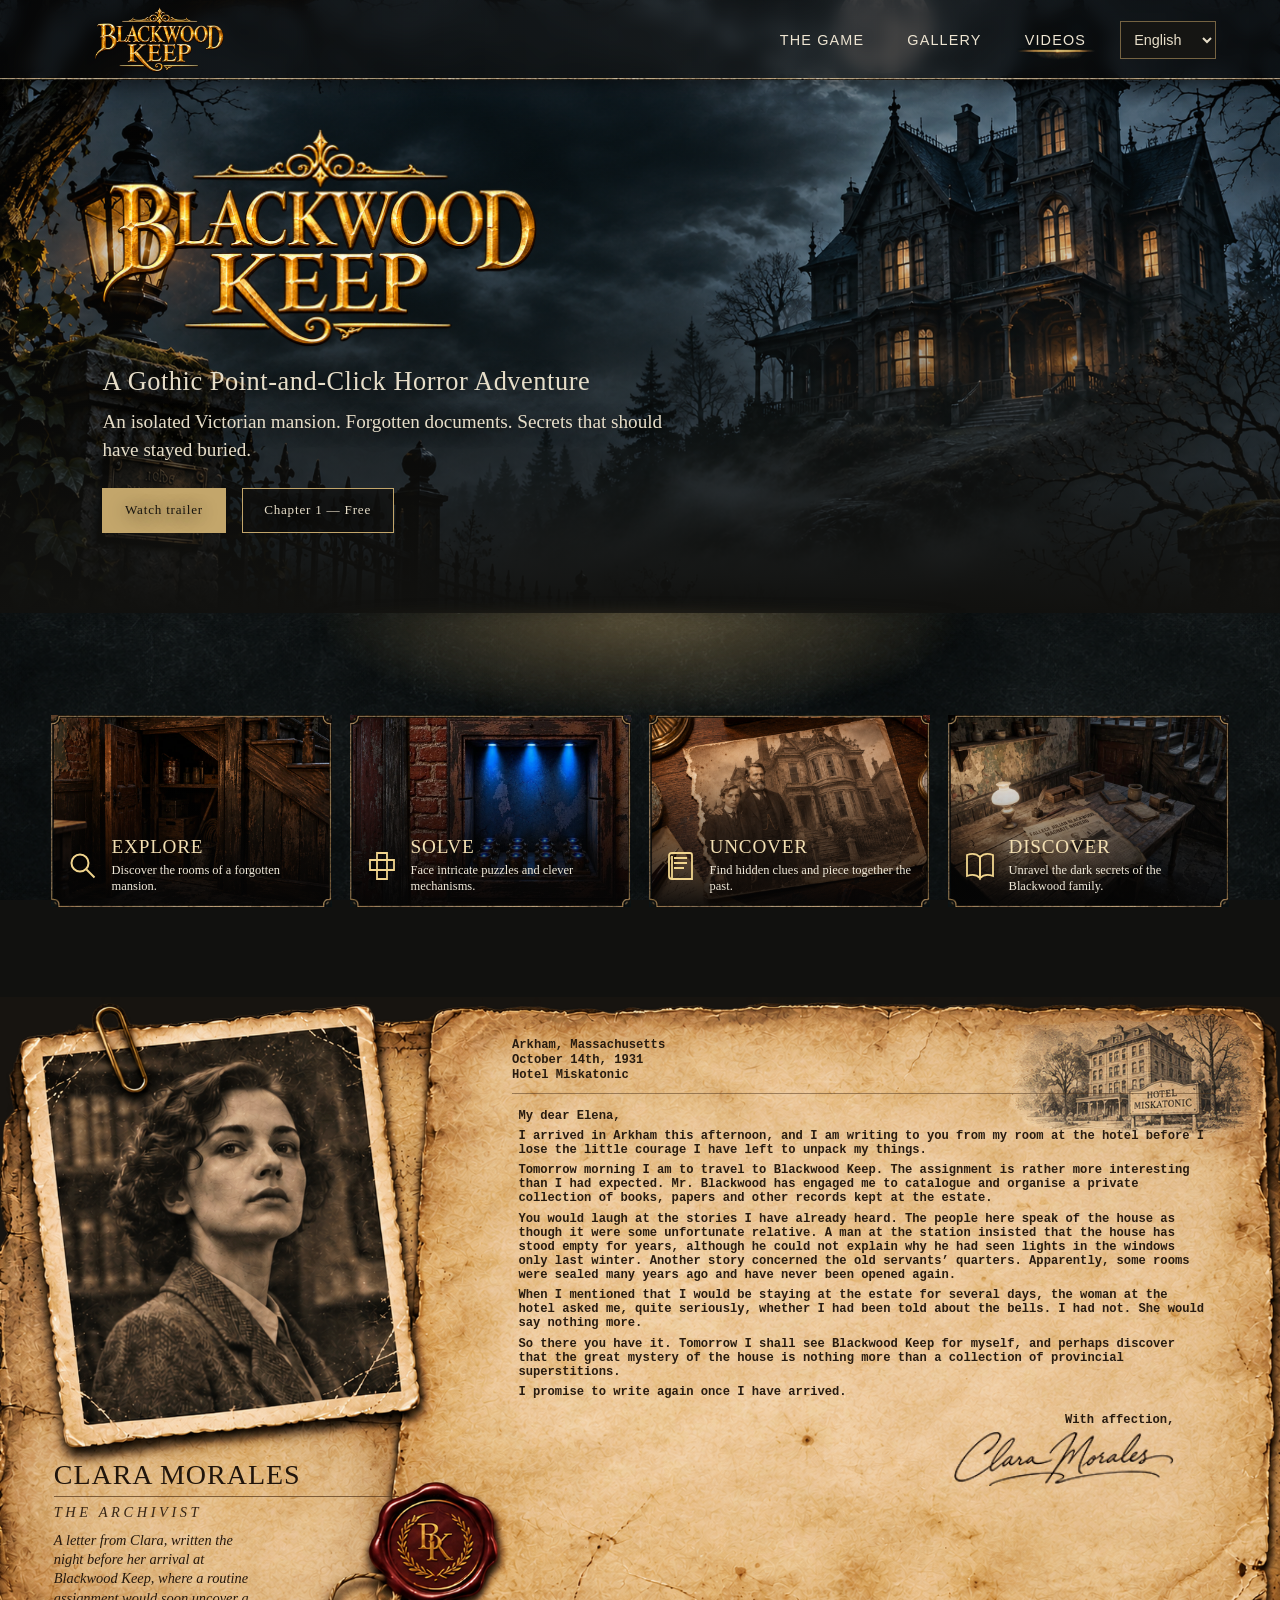
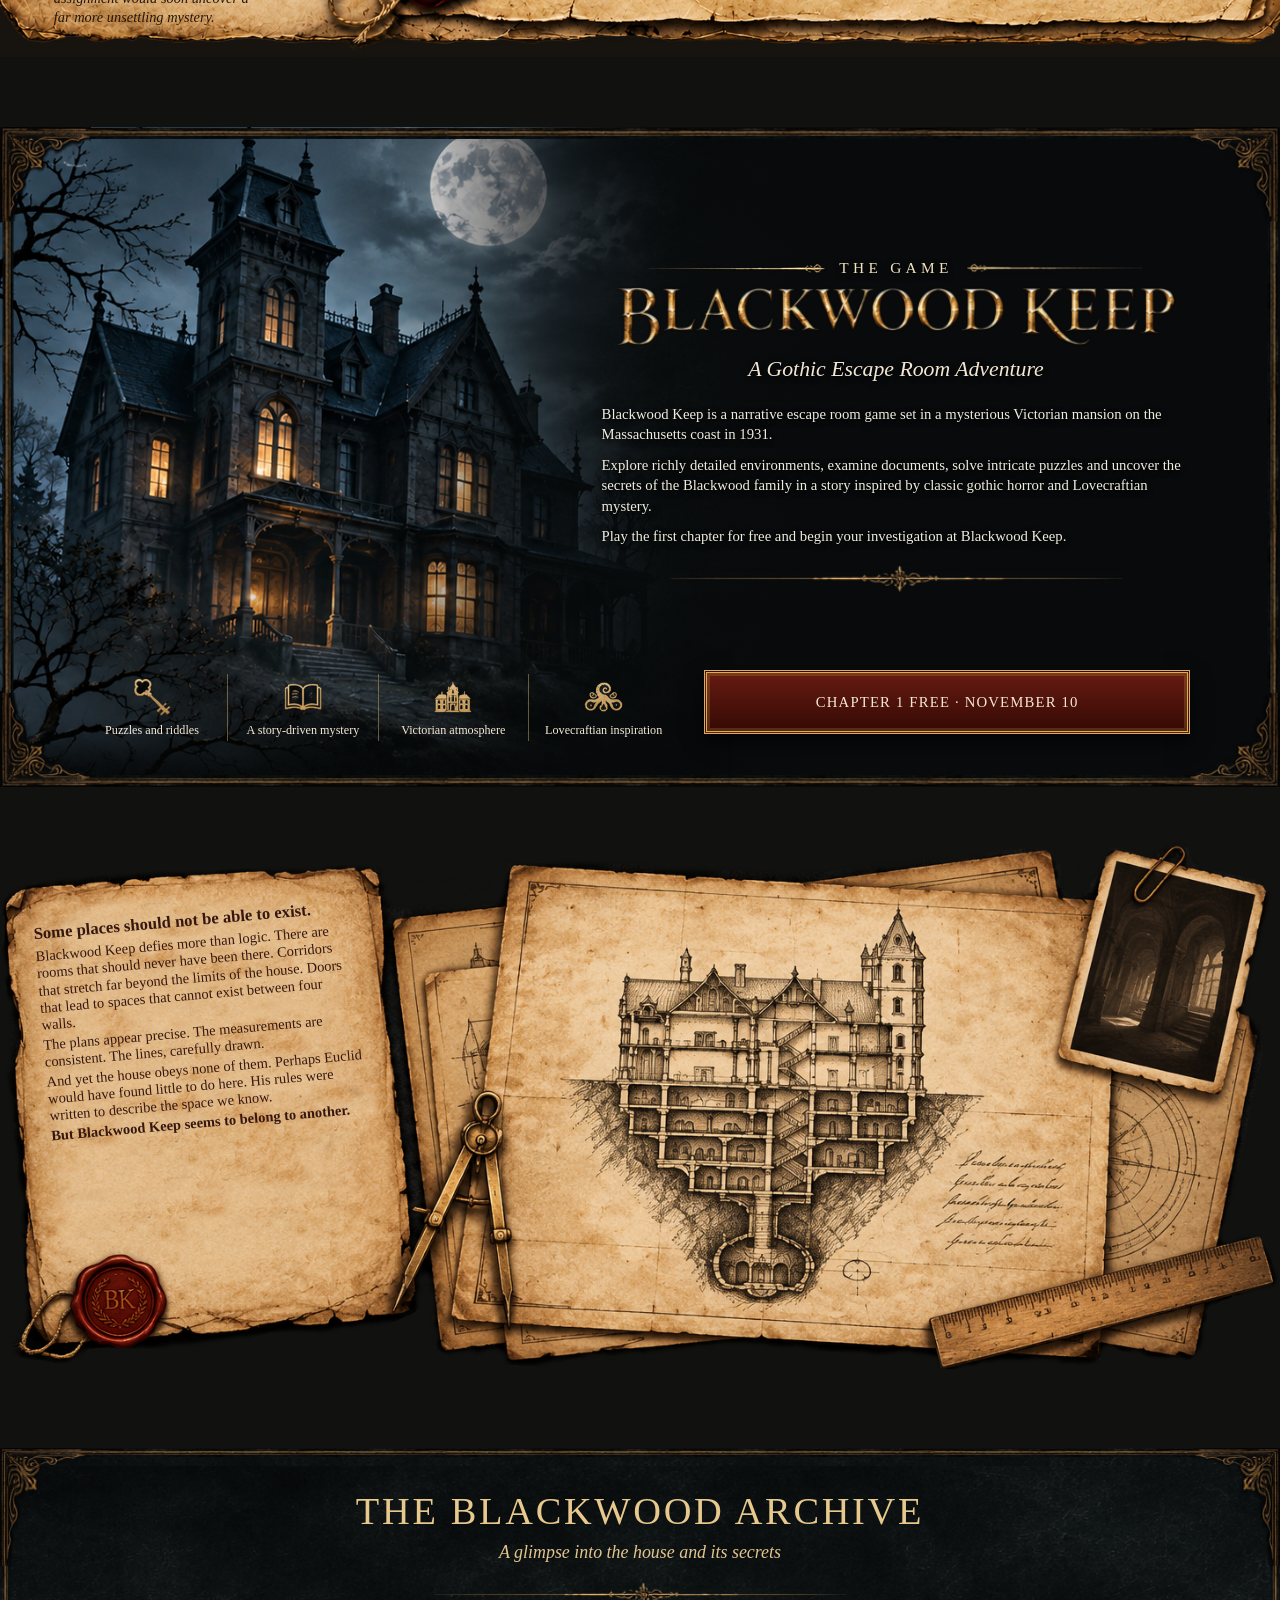
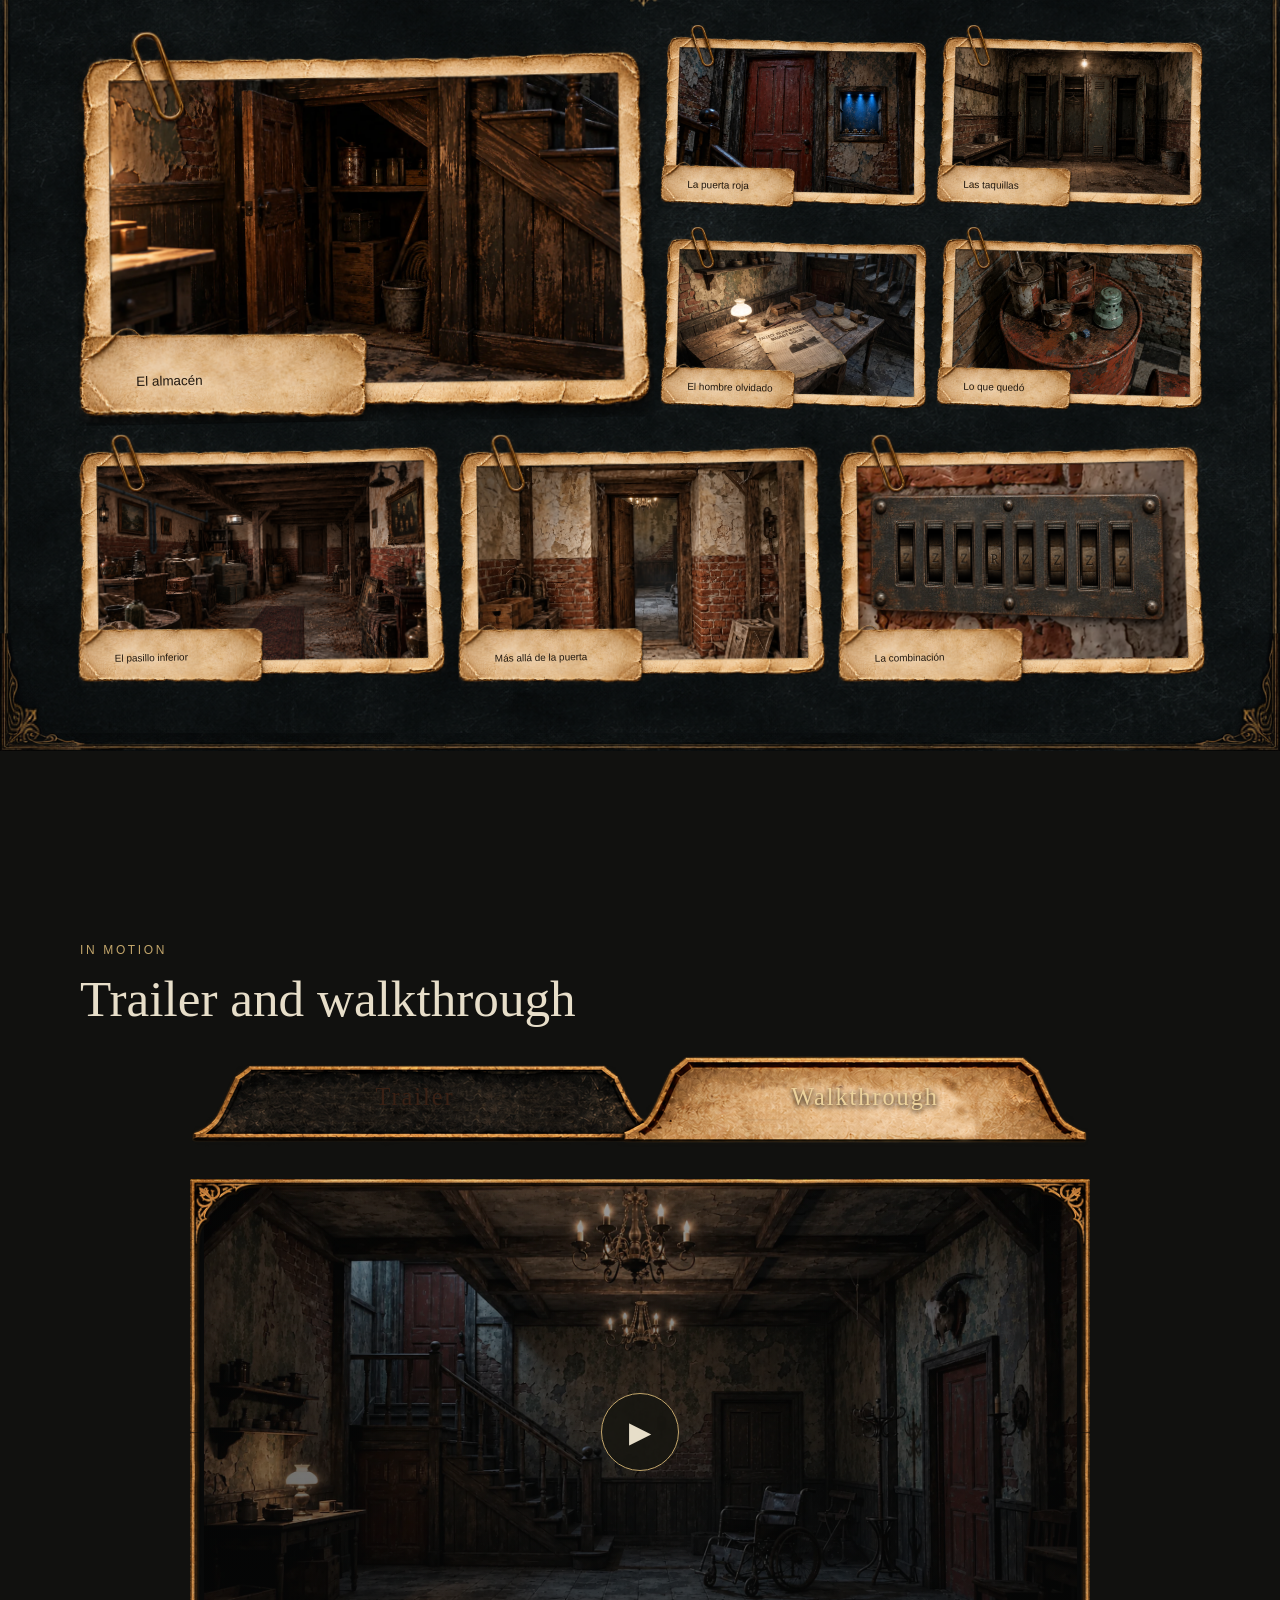
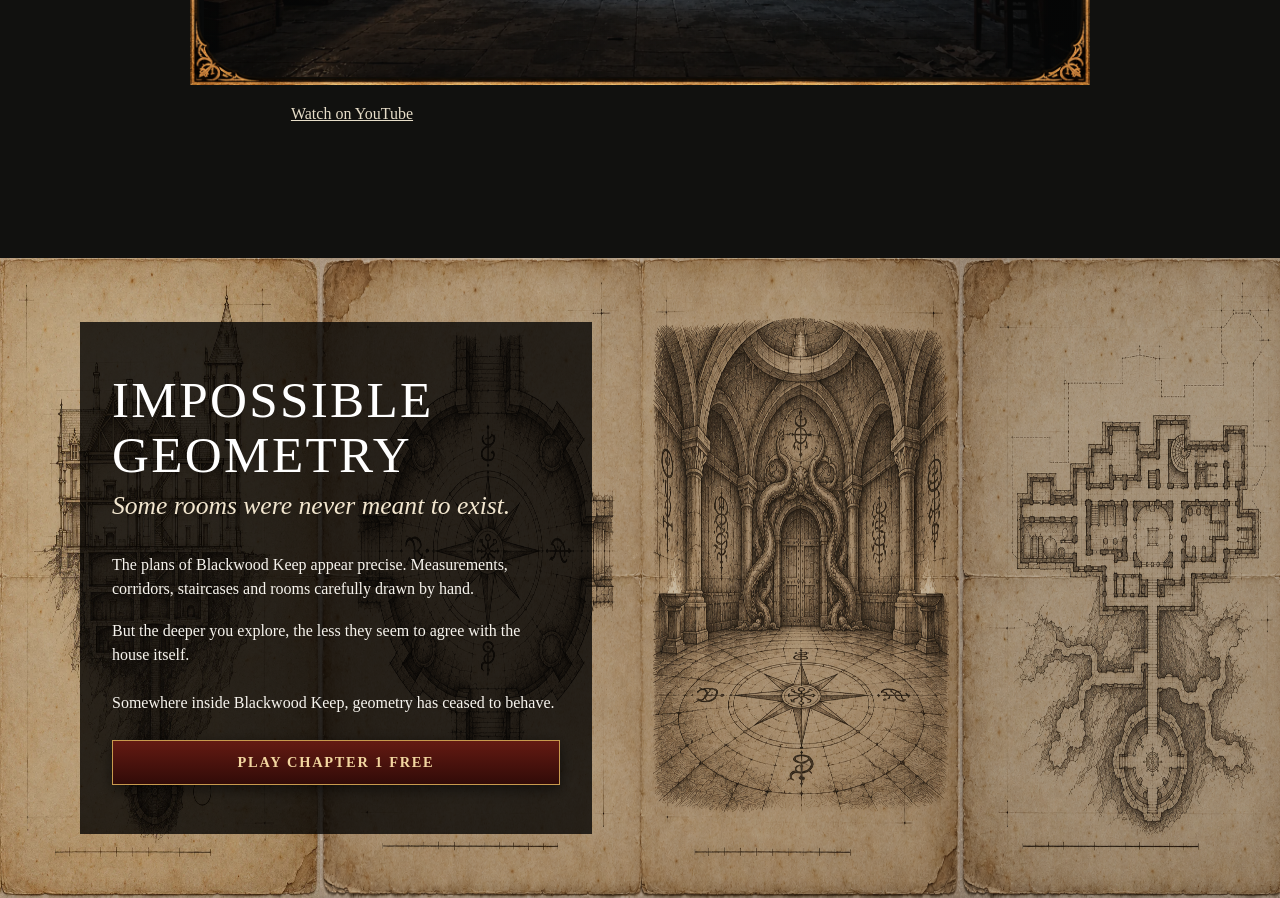
==== commit bde1df65: "Style video player with ornate frame and tabs" ====
--- a/index.html
+++ b/index.html
@@ -31,7 +31,7 @@
 <section class="section plan"><div><span class="eyebrow" data-i18n="planEyebrow">Documento de archivo</span><h2 data-i18n="planTitle">Los planos de la mansión</h2><p data-i18n="planCopy">Cada habitación guarda una historia. Algunas puertas, quizá, deberían permanecer cerradas.</p></div><img src="assets/archive-plan.webp" alt="Plano arquitectónico antiguo de Blackwood Keep" loading="lazy"></section>
 -->
 
-<section class="section" id="trailer"><span class="eyebrow" data-i18n="videoEyebrow">En movimiento</span><h2 data-i18n="videoTitle">Tráiler y recorrido</h2><div class="video-choices" role="group" aria-label="Tipo de vídeo"><button type="button" data-kind="promo" aria-pressed="true" data-i18n="promo">Tráiler</button><button type="button" data-kind="walkthrough" aria-pressed="false" data-i18n="walkthrough">Recorrido</button></div><div class="video-choices" role="group" aria-label="Idioma del vídeo"><button type="button" data-video-lang="en">English</button><button type="button" data-video-lang="es">Español</button><button type="button" data-video-lang="fr">Français</button></div><div class="video-box"><div class="video-placeholder"><button type="button" id="play" aria-label="Reproducir vídeo">▶</button></div></div><p style="text-align:center"><a id="youtubeLink" href="https://youtu.be/yorK_GjcC6M" target="_blank" rel="noopener" data-i18n="youtubeAlt">Ver en YouTube</a></p></section>
+<section class="section" id="trailer"><span class="eyebrow" data-i18n="videoEyebrow">En movimiento</span><h2 data-i18n="videoTitle">Tráiler y recorrido</h2><div class="video-choices video-tabs" data-active="promo" role="group" aria-label="Tipo de vídeo"><button type="button" data-kind="promo" aria-pressed="true" data-i18n="promo">Tráiler</button><button type="button" data-kind="walkthrough" aria-pressed="false" data-i18n="walkthrough">Recorrido</button></div><div class="video-box"><div class="video-placeholder"><button type="button" id="play" aria-label="Reproducir vídeo">▶</button></div></div><p style="text-align:center"><a id="youtubeLink" href="https://youtu.be/yorK_GjcC6M" target="_blank" rel="noopener" data-i18n="youtubeAlt">Ver en YouTube</a></p></section>
 
 </main><footer class="geometry-section" aria-labelledby="geometry-title"><div class="geometry-slider" aria-hidden="true"><div class="geometry-track"></div></div><div class="geometry-inner"><div class="geometry-panel"><h2 id="geometry-title" data-i18n="geometryTitle">ENTER BLACKWOOD KEEP</h2><h3 data-i18n="geometrySubtitle">Some houses keep their secrets. Others make sure you find them.</h3><p data-i18n="geometryP1">Explore the forgotten halls of Blackwood Keep, uncover hidden documents, examine strange objects and solve intricate puzzles as you follow the traces left behind by a family whose history was never meant to be remembered.</p><p data-i18n="geometryP2">What begins as a simple assignment will lead Clara Morales into places where the walls seem to remember more than they should, and where every discovery raises another question.</p><p class="geometry-final" data-i18n="geometryP6">The house is waiting. Step inside.</p><a class="geometry-cta" href="#game" data-i18n="geometryCta">Play Chapter 1 Free</a></div></div></footer>
 <script src="js/main.js" defer></script>
--- a/css/styles.css
+++ b/css/styles.css
@@ -107,8 +107,8 @@
 .archive-dots{display:flex;justify-content:center;gap:.75rem;margin:1rem auto 0}
 .archive-dot{width:14px;height:14px;padding:0;border:1px solid #caa35c;border-radius:50%;background:transparent;cursor:pointer}
 .archive-dot[aria-current="true"]{background:#d5ac61;box-shadow:0 0 8px rgba(213,172,97,.65)}
-@media(max-width:760px){.archive-gallery{width:100%;margin:3rem auto;padding:1.2rem 1rem 2.5rem;border-width:12px;border-image-width:12px}.archive-top-layout{grid-template-columns:1fr}.archive-featured-slot{aspect-ratio:1.46}.archive-side-grid{grid-template-columns:repeat(2,minmax(0,1fr));grid-template-rows:auto}.archive-bottom-grid{grid-template-columns:repeat(2,minmax(0,1fr))}.archive-thumb{aspect-ratio:1.46}.archive-arrow{top:31%;width:1.8rem;font-size:2.5rem}.archive-prev{left:.1rem}.archive-next{right:.1rem}.archive-image-label{left:10%;bottom:8%;width:46%}.archive-thumb .archive-image-name{font-size:clamp(.65rem,2.5vw,.85rem)}}
-@media(max-width:430px){.archive-side-grid,.archive-bottom-grid{grid-template-columns:1fr}.archive-arrow{top:25%}.archive-heading>img{width:70%}}
+@media(max-width:760px){.archive-gallery{width:100%;margin:3rem auto;padding:1.2rem 1rem 2.5rem;border-width:12px;border-image-width:12px}.archive-top-layout{grid-template-columns:1fr}.archive-featured-slot{height:calc((100vw - 56px)/1.46);min-height:180px;aspect-ratio:auto}.archive-side-grid{grid-template-columns:repeat(2,minmax(0,1fr));grid-template-rows:auto}.archive-bottom-grid{grid-template-columns:repeat(2,minmax(0,1fr))}.archive-thumb{aspect-ratio:1.46}.archive-arrow{top:31%;width:1.8rem;font-size:2.5rem}.archive-prev{left:.1rem}.archive-next{right:.1rem}.archive-image-label{left:10%;bottom:8%;width:46%}.archive-thumb .archive-image-name{font-size:clamp(.65rem,2.5vw,.85rem)}}
+@media(max-width:430px){.archive-gallery .archive-side-grid,.archive-gallery .archive-bottom-grid{display:grid;grid-template-columns:repeat(2,minmax(0,1fr));grid-auto-flow:row}.archive-arrow{top:25%}.archive-heading>img{width:70%}}
 .archive-featured,.archive-thumb{transform-origin:center center;transition:transform .22s ease,filter .22s ease}
 .archive-featured{transform:rotate(-1deg)}
 .archive-side-grid .archive-thumb:nth-child(1){transform:rotate(1.2deg)}
@@ -127,4 +127,4 @@
 .archive-gallery.is-animating .archive-motion{pointer-events:none}
 .archive-motion-featured{z-index:5}
 @media(prefers-reduced-motion:reduce){.archive-motion{transition:none!important;transform:none!important}}
-.floorplans-section{position:relative;width:100%;margin:3rem auto 0;overflow:hidden;line-height:0}.floorplans-section>img{display:block;width:100%;height:auto}.floorplans-copy{position:absolute;left:3.3%;top:14%;width:25%;color:#35170f;line-height:1.18;font-family:var(--serif);font-size:clamp(.62rem,1.13vw,3.05rem);transform:rotate(-5deg)}.floorplans-copy h2{margin:0 0 .3rem;font-size:clamp(.7rem,1.3vw,2.2rem);font-weight:700;line-height:1.12}.floorplans-copy p{margin:.18rem 0;max-width:none}.floorplans-copy p:last-child{font-weight:700}@media(max-width:700px){.floorplans-section{width:100%;aspect-ratio:1.34;margin:2rem auto 0}.floorplans-section>img{width:180%;max-width:none}.floorplans-copy{left:5.9vw;top:14%;width:48vw;font-size:2.05vw}.floorplans-copy h2{font-size:2.25vw;margin-bottom:.2rem}.floorplans-copy p{margin:.12rem 0}}.game-showcase .game-panel{align-self:center}.geometry-cta{display:inline-flex;align-items:center;justify-content:center;margin-top:1rem;padding:.8rem 1.5rem;border:1px solid #c89a4e;background:linear-gradient(#641a12,#310b08);color:#f2d6a0;text-decoration:none;text-transform:uppercase;letter-spacing:.12em;font:700 .9rem var(--serif);box-shadow:0 4px 14px #0008}.geometry-cta:hover,.geometry-cta:focus-visible{background:linear-gradient(#81251a,#4a100b);outline:2px solid #e5c27d;outline-offset:3px}+.floorplans-section{position:relative;width:100%;margin:3rem auto 0;overflow:hidden;line-height:0}.floorplans-section>img{display:block;width:100%;height:auto}.floorplans-copy{position:absolute;left:3.3%;top:14%;width:25%;color:#35170f;line-height:1.18;font-family:var(--serif);font-size:clamp(.62rem,1.13vw,3.05rem);transform:rotate(-5deg)}.floorplans-copy h2{margin:0 0 .3rem;font-size:clamp(.7rem,1.3vw,2.2rem);font-weight:700;line-height:1.12}.floorplans-copy p{margin:.18rem 0;max-width:none}.floorplans-copy p:last-child{font-weight:700}@media(max-width:700px){.floorplans-section{width:100%;aspect-ratio:1.34;margin:2rem auto 0}.floorplans-section>img{width:180%;max-width:none}.floorplans-copy{left:5.9vw;top:14%;width:48vw;font-size:2.05vw}.floorplans-copy h2{font-size:2.25vw;margin-bottom:.2rem}.floorplans-copy p{margin:.12rem 0}}.game-showcase .game-panel{align-self:center}.geometry-cta{display:inline-flex;align-items:center;justify-content:center;margin-top:1rem;padding:.8rem 1.5rem;border:1px solid #c89a4e;background:linear-gradient(#641a12,#310b08);color:#f2d6a0;text-decoration:none;text-transform:uppercase;letter-spacing:.12em;font:700 .9rem var(--serif);box-shadow:0 4px 14px #0008}.geometry-cta:hover,.geometry-cta:focus-visible{background:linear-gradient(#81251a,#4a100b);outline:2px solid #e5c27d;outline-offset:3px}.video-choices.video-tabs{width:min(100%,900px);aspect-ratio:1410/146;display:grid;grid-template-columns:1fr 1fr;gap:0;margin:1.35rem auto 0;padding:0;background:url('../assets/tabs-tr.png') center/100% 100% no-repeat}.video-tabs[data-active="walkthrough"]{background-image:url('../assets/tabs-wt.png')}.video-tabs button{border:0;background:transparent;color:#edd39c;font:clamp(.85rem,1.9vw,1.6rem) var(--serif);height:100%;padding:0 0 .35rem;letter-spacing:.08em;text-shadow:0 2px 5px #000}.video-tabs button[aria-pressed="true"]{background:transparent;color:#3a2115;text-shadow:none}.video-box::after{content:"";position:absolute;z-index:5;inset:0;background:url('../assets/video-frame.png') center/100% 100% no-repeat;pointer-events:none}.video-box iframe{position:absolute;inset:1.5%;width:97%;height:97%;border:0}.video-placeholder{position:absolute;inset:1.5%;width:auto;height:auto}@media(max-width:600px){.video-tabs button{font-size:clamp(.68rem,3vw,1.05rem);letter-spacing:.03em}}
